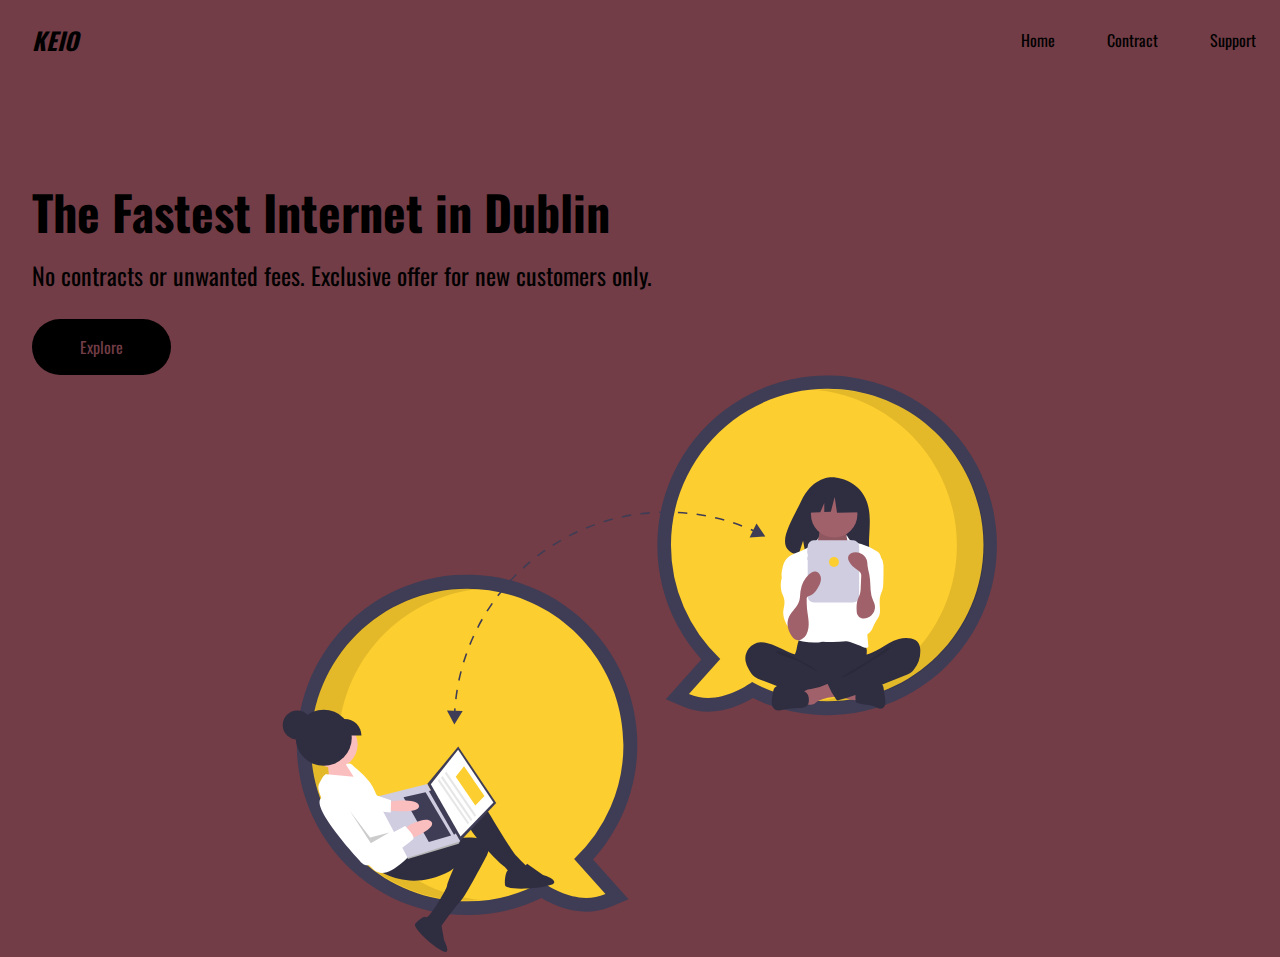
==== index.html @ 8b87d2a6 "add all the basics" ====
<!DOCTYPE html>
<html lang="en">

<head>
    <meta charset="UTF-8">
    <meta name="viewport" content="width=device-width, initial-scale=1.0">
    <link rel="apple-touch-icon" sizes="180x180" href="/apple-touch-icon.png">
    <link rel="icon" type="image/png" sizes="32x32" href="assets/favicon/favicon-32x32.png">
    <link rel="icon" type="image/png" sizes="16x16" href="assets/favicon/favicon-16x16.png">
    <link rel="manifest" href="/site.webmanifest">
    <link rel="stylesheet" href="assets/favicon/css/style.css">
    <title>KEIO</title>
</head>

<body>
    <nav>
        <div class="logo">KEIO</div>
        <div class="nav-items">
            <a href="#">Home</a>
            <a href="#">Contract</a>
            <a href="#">Support</a>
        </div>
    </nav>
    <section class="hero">
        <div class="hero-container"></div>
        <div class="column-left">
            <h1>The Fastest Internet in Dublin</h1>
            <p>No contracts or unwanted fees. Exclusive offer for new customers only.</p>
            <button>Explore</button>
        </div>
        <div class="column-rigth">
            <img src="image-1.svg" alt="transfert data" class="hero-image">
        </div>
    </section>
</body>

</html>
---- assets/favicon/css/style.css ----
@import url('https://fonts.googleapis.com/css2?family=Oswald:wght@200..700&display=swap');
* {
    box-sizing: border-box;
    margin: 0;
    padding: 0;
    font-family: 'Oswald';
}

nav {
    height: 80px;
    background: #723D46;
    display: flex;
    justify-content: space-between;
    align-items: center;
    padding: 0rem ;
}

.logo {
    color: #000;
    font-size: 1.5rem;
    font-weight: bold;
    font-style: italic;
    padding: 0 2rem;
}

nav a {
    text-decoration: none;
    color: #000;
    padding: 0 1.5rem;
}

nav a:hover {
    color: white;
}
.hero {
    background:#723D46;
}
.hero-container {
    display: grid;
    grid-template-columns: 1fr 1fr ;
    height: 30px;
    padding: 3rem ;
}

.column-left {
    display: flex;
    flex-direction: column;
    justify-content: center;
    align-items: flex-start;
    color: #000;
    padding: 0rem 2rem;
}

.column-left h1 {
    margin-bottom: 1rem;
    font-size: 3rem;
}

.column-left p {
    margin-bottom: 2rem;
    font-size: 1.5rem;
    line-height: 1.5rem;
}

button {
    padding: 1rem 3rem;
    font-size: 1rem;
    border: none;
    color: #723D46;
    background: #000;
    cursor: pointer;
    border-radius: 50px;
}

button:hover {
    background: #ffe1a8;
    color: #000;
}

.column-right {
    display: flex;
    justify-content: center;
    align-items: center;
    padding: 0rem 2rem;
  }

.hero-image {
    width: 100%;
    height: 577px;
}




@media screen and (min-width 320px) {   
    .hero-container{
        grid-template-columns: 1fr;
    }
    nav {
        display: block;
        position: relative;
        box-shadow: none;
        width: fit-content;
        padding-right: 1rem;
    }
    
}
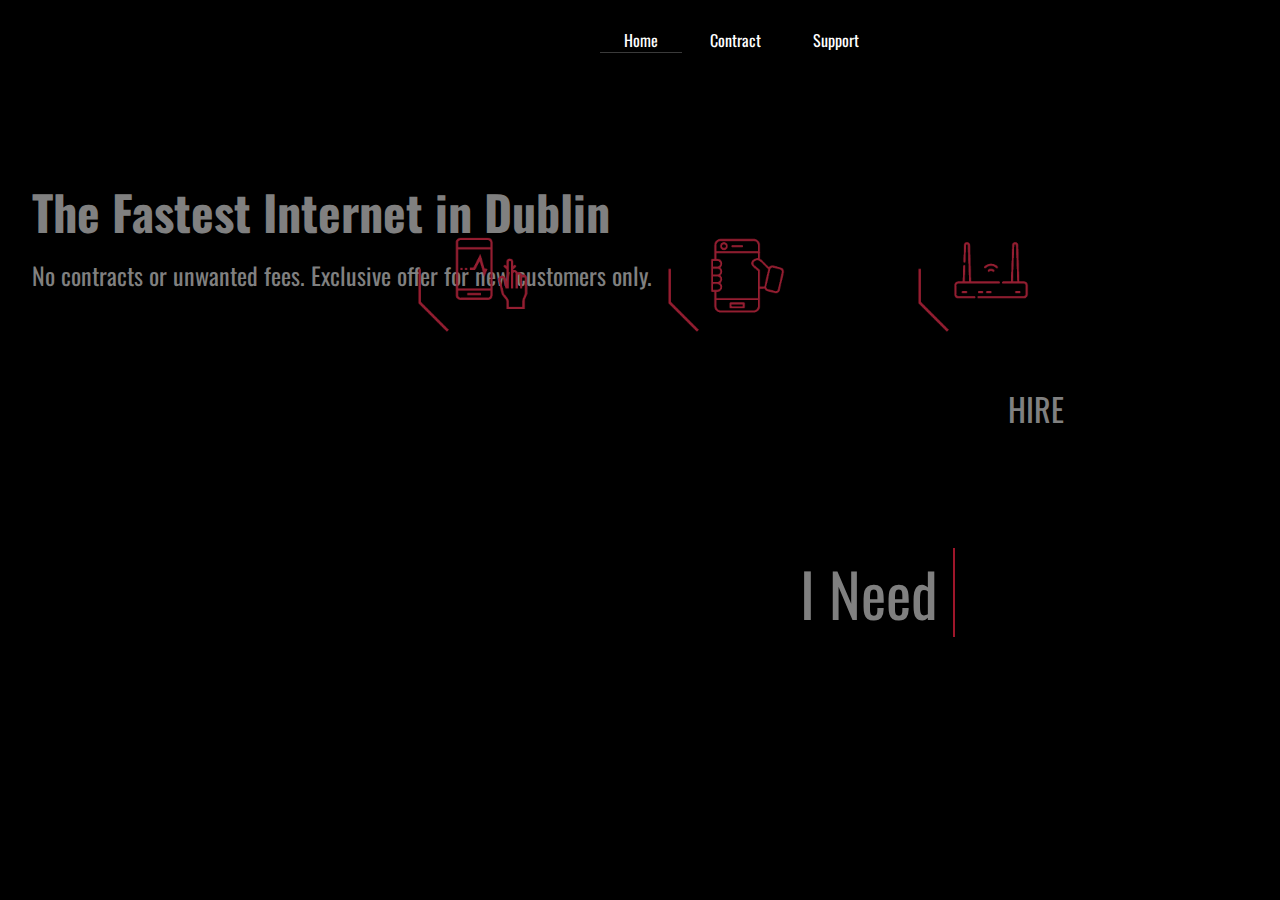
==== commit b82dabe8: "edit the new page" ====
--- a/index.html
+++ b/index.html
@@ -14,10 +14,11 @@
 
 <body>
     <nav>
-        <div class="logo">KEIO</div>
+        <div class="logo">
+            <a href="index.html">KEIO</a></div>
         <div class="nav-items">
-            <a href="#">Home</a>
-            <a href="#">Contract</a>
+            <a href="index.html" class="active">Home</a>
+            <a href="contract.html">Contract</a>
             <a href="#">Support</a>
         </div>
     </nav>
@@ -26,10 +27,22 @@
         <div class="column-left">
             <h1>The Fastest Internet in Dublin</h1>
             <p>No contracts or unwanted fees. Exclusive offer for new customers only.</p>
-            <button>Explore</button>
+            <button>HIRE</button>
         </div>
-        <div class="column-rigth">
-            <img src="image-1.svg" alt="transfert data" class="hero-image">
+        <div class="column-center">
+            <img src="gallery/heart.gif" alt="A phone taken pulse" class="gallery-image">
+            <img src="gallery/smartphone.gif" alt="shaking the phone" class="gallery-image">
+            <img src="gallery/wifi.gif" alt="wifi" class="gallery-image">
+        </div>
+        <div class="wrapper">
+        <div class="static-txt">I Need</div>
+        <ul class="dynamic-texts">
+            <li><span>Speed</span></li>
+            <li><span>5G</span></li>
+            <li><span>Connection</span></li>
+            <li><span>KEIO</span></li>
+            
+        </ul>
         </div>
     </section>
 </body>
--- a/assets/favicon/css/style.css
+++ b/assets/favicon/css/style.css
@@ -5,35 +5,129 @@
     padding: 0;
     font-family: 'Oswald';
 }
+body {
+    display: flex;
+    flex-direction: column;
+    min-height: 100vh;
+    background: #000;
+}
+.wrapper{
+    display: inline-flex;
+    position: relative;
+    left: 800px;
+}
+a:logo {
+    color: #9e162a;
+}
+.active {
+    border-bottom: 1px solid #3a3a3a;
+}
+.wrapper .static-txt {
+    color: grey;
+    font-size: 60px;
+    font-weight: 400;
+}
+
+.wrapper .dynamic-texts {
+    margin-left: 15px;
+    height: 90px;
+    line-height: 90px;
+    background: #000;
+    overflow: hidden;
+}
+.dynamic-texts li {
+    color: #9e162a;
+    list-style: none;
+    font-size: 60px;
+    font-weight: 400;
+    position: relative;
+    top: 0;
+    animation: slide 6s steps(4) infinite;
+}
+@keyframes slide {
+    100% {
+        top: -360px;
+    }
+}
+.dynamic-texts li span{
+    position: relative;
+}
+.dynamic-texts li span::after {
+    content: "";
+    left: 0;
+    position: absolute;
+    height: 100%;
+    width: 100%;
+    background: #000;
+    border-left: 2px solid #9e162a;
+    animation: typing 1.5s steps(10) infinite;
+}
+
+@keyframes typing {
+    100% {
+        left: 100%;
+        margin: 0 -35px 0 35px;
+    }
+}
 
 nav {
+    
     height: 80px;
-    background: #723D46;
-    display: flex;
-    justify-content: space-between;
+    background: #000;
+    display: flex;
+    justify-content: center;
     align-items: center;
     padding: 0rem ;
 }
 
 .logo {
-    color: #000;
-    font-size: 1.5rem;
+    display: block;
+    position: relative;
+    right: 700px;
+    color: #9e162a;
+    font-size: 3rem;
     font-weight: bold;
-    font-style: italic;
+    font-style: normal;
     padding: 0 2rem;
 }
 
 nav a {
     text-decoration: none;
-    color: #000;
+    color: #fff;
     padding: 0 1.5rem;
 }
 
 nav a:hover {
     color: white;
 }
+.hero-video {
+
+    opacity: 0.2;
+}
+
+.back-video {
+    
+    right: 0;
+    bottom: 0;
+    z-index: -1;
+}
+
+@media (min-aspect-ratio: 16/9) {
+    .back-video {
+        width: 100%;
+        height: auto;
+    }
+}
+@media (max-aspect-ratio: 16/9) {
+    .back-video {
+        width: auto;
+        height: 100%;
+    }
+}
 .hero {
-    background:#723D46;
+    
+    background:#000;
+
 }
 .hero-container {
     display: grid;
@@ -47,7 +141,7 @@
     flex-direction: column;
     justify-content: center;
     align-items: flex-start;
-    color: #000;
+    color: grey;
     padding: 0rem 2rem;
 }
 
@@ -63,31 +157,44 @@
 }
 
 button {
+    position: relative;
+    top: 50px;
+    left: 58rem;
     padding: 1rem 3rem;
-    font-size: 1rem;
+    font-size: 2rem;
     border: none;
-    color: #723D46;
+    color: grey;
     background: #000;
     cursor: pointer;
     border-radius: 50px;
 }
 
 button:hover {
-    background: #ffe1a8;
+    background: grey;
     color: #000;
 }
 
-.column-right {
-    display: flex;
+
+
+.column-center {
+    display: flex;
+    flex-direction: center;
     justify-content: center;
-    align-items: center;
-    padding: 0rem 2rem;
-  }
-
-.hero-image {
-    width: 100%;
-    height: 577px;
-}
+    align-items: flex-start;
+    gap: 100px;
+    
+    
+}
+
+.gallery-image {
+    position: relative;
+    bottom: 200px;
+    left: 100px;
+    width: 150px ;
+    height: 150px;
+
+}
+
 
 
 
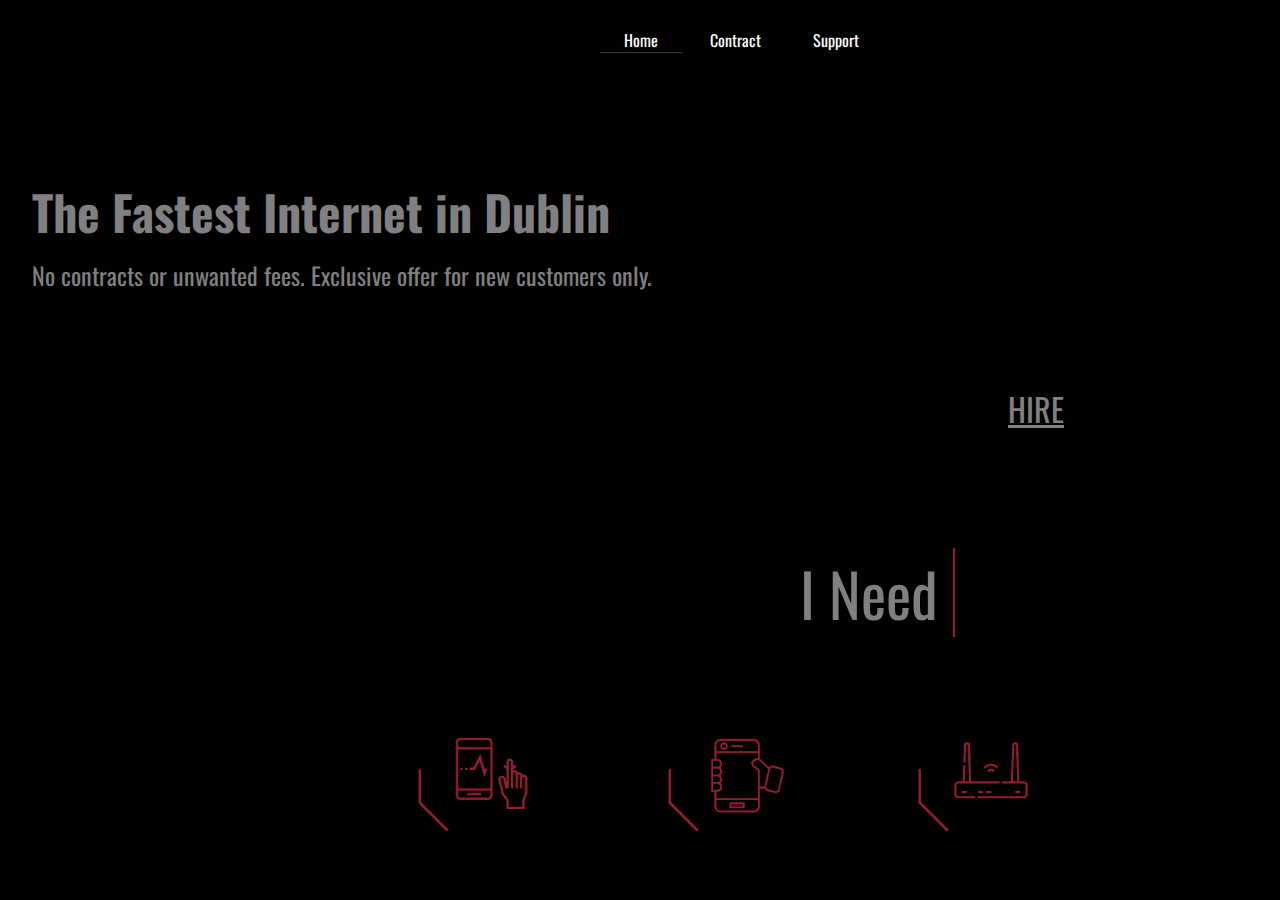
==== commit d97184db: "finish keio" ====
--- a/index.html
+++ b/index.html
@@ -19,7 +19,7 @@
         <div class="nav-items">
             <a href="index.html" class="active">Home</a>
             <a href="contract.html">Contract</a>
-            <a href="#">Support</a>
+            <a href="support.html">Support</a>
         </div>
     </nav>
     <section class="hero">
@@ -27,7 +27,7 @@
         <div class="column-left">
             <h1>The Fastest Internet in Dublin</h1>
             <p>No contracts or unwanted fees. Exclusive offer for new customers only.</p>
-            <button>HIRE</button>
+            <a href="contract.html" class="button" target="_blank">HIRE</a>
         </div>
         <div class="column-center">
             <img src="gallery/heart.gif" alt="A phone taken pulse" class="gallery-image">
--- a/assets/favicon/css/style.css
+++ b/assets/favicon/css/style.css
@@ -16,7 +16,7 @@
     position: relative;
     left: 800px;
 }
-a:logo {
+.logo a{
     color: #9e162a;
 }
 .active {
@@ -98,7 +98,7 @@
 }
 
 nav a:hover {
-    color: white;
+    color: #9e162a;
 }
 .hero-video {
 
@@ -111,6 +111,109 @@
     bottom: 0;
     z-index: -1;
 }
+main {
+    background: #000;
+    font-family: 'Oswald' sans-serif;
+    color: #fff;
+    display: flex;
+    align-items: center;
+    justify-content: center;
+}
+
+/* Form */
+#signup {
+    
+    background-size: cover;
+    background-position: 75%;
+    padding: 20px 10% 0 10%;
+    flex-grow: 1;
+}
+
+
+#signup-form {
+    color: #ffffff;
+    background-color: rgba(60, 60, 60, 0.6);
+    padding: 30px;
+}
+
+
+#signup-form>h2 {
+    color: #fafafa;
+    margin-bottom: 20px;
+}
+
+
+.text-input {
+    background: transparent;
+    color: #fafafa;
+    width: 100%;
+    height: 25px;
+    margin: 5px 0 20px 0;
+    border: 1px solid #fafafa;
+    border-radius: 2px;
+    padding: 0 5px;
+}
+
+
+.join-button {
+    position: relative;
+    left: 500px;
+    margin-top: 20px;
+    border-radius: 2px;
+    padding: 15px 32px;
+    font-size: 100%;
+    background-color: #454b1b;
+    color: #fafafa;
+}
+.column-center-signup {
+    position: relative;
+    top: 300px;
+}
+
+
+/*Footer*/
+
+.motivacion {
+    position: relative;
+    left: 800px;
+    bottom: 100px;
+}
+
+.motivacion-logo{
+    position: relative;
+    bottom: 380px;
+    left: 400px;
+}
+
+#social-networks {
+    text-align: center;
+    padding: 20px 0;
+    display: flex;
+    justify-content: space-evenly;
+    list-style-type: none
+}
+
+#social-networks i {
+    font-size: 140%;
+    padding: 5%;
+    color: #9e162a;
+}
+
+#social-networks-support {
+    text-align: center;
+    padding: 20px 0;
+    display: flex;
+    justify-content: space-evenly;
+    list-style-type: none
+}
+#social-networks-support i{
+    position: relative;
+    top: 300px;
+    font-size: 140%;
+    padding: 5%;
+    color: #9e162a;
+}
+
 
 @media (min-aspect-ratio: 16/9) {
     .back-video {
@@ -145,6 +248,25 @@
     padding: 0rem 2rem;
 }
 
+.column-left-support{
+    display: flex;
+    flex-direction: column;
+    justify-content: center;
+    align-items: flex-start;
+    color: grey;
+    padding: 0rem 2rem;
+    
+}
+
+.column-left-support h1 {
+    margin-bottom: 1rem;
+    font-size: 3rem;
+    text-transform: uppercase;
+    position: relative;
+    left: 500px;
+    top: 50px;
+}
+
 .column-left h1 {
     margin-bottom: 1rem;
     font-size: 3rem;
@@ -156,7 +278,7 @@
     line-height: 1.5rem;
 }
 
-button {
+.button {
     position: relative;
     top: 50px;
     left: 58rem;
@@ -169,7 +291,7 @@
     border-radius: 50px;
 }
 
-button:hover {
+.button:hover {
     background: grey;
     color: #000;
 }
@@ -186,9 +308,18 @@
     
 }
 
+.column-center-support {
+    display: flex;
+    flex-direction: center;
+    justify-content: center;
+    align-items: flex-start;
+    gap: 100px;
+    
+}
+
 .gallery-image {
     position: relative;
-    bottom: 200px;
+    top: 300px;
     left: 100px;
     width: 150px ;
     height: 150px;
